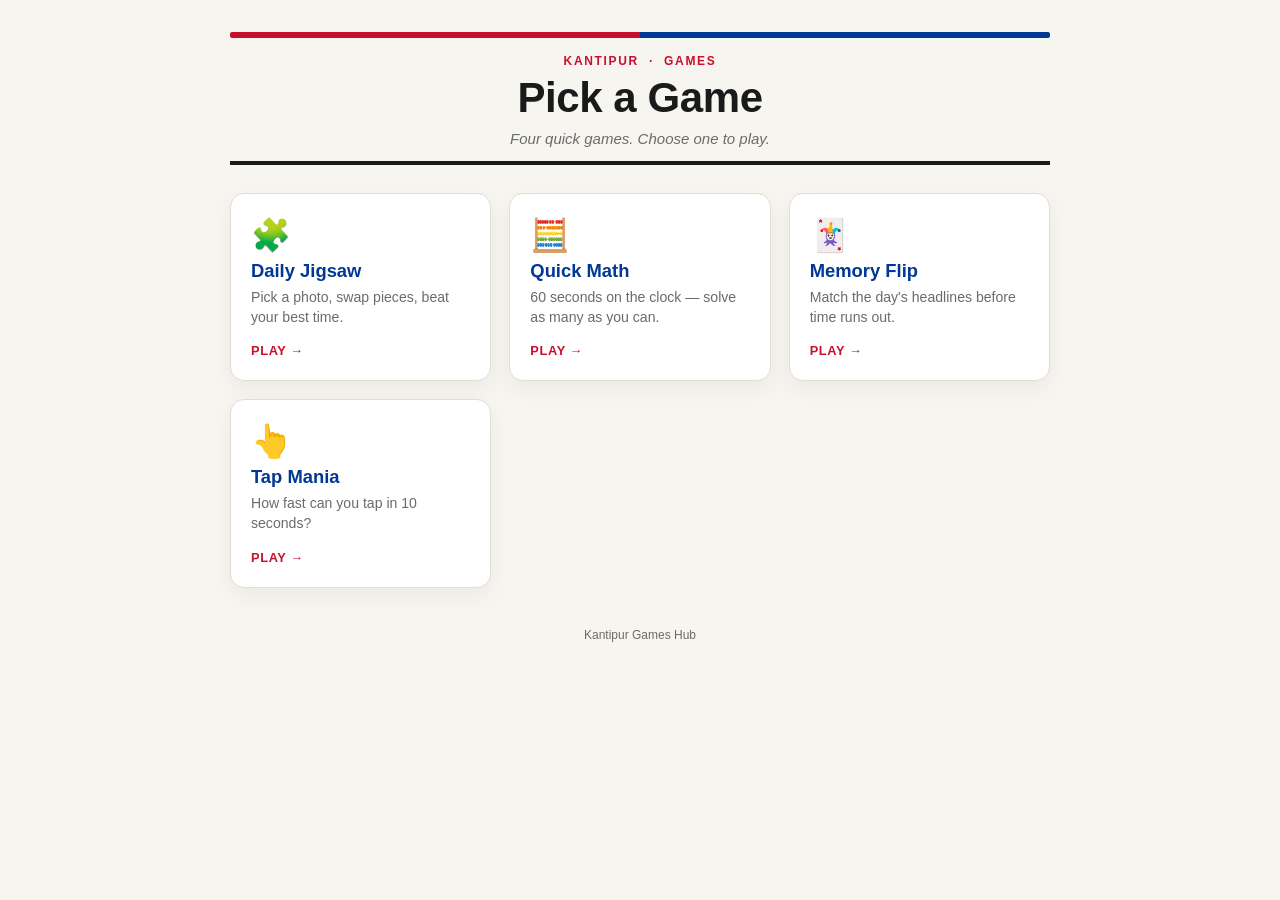
==== index.html @ 5b7e156c "eKantipur Games" ====
<!DOCTYPE html>
<html lang="en">
<head>
<meta charset="UTF-8">
<meta name="viewport" content="width=device-width, initial-scale=1.0">
<title>Kantipur Games</title>
<style>
  :root{
    --bg:#f7f5ef;
    --card:#ffffff;
    --crimson:#C8102E;
    --blue:#003893;
    --ink:#1a1a1a;
    --ink-soft:#6b6b6b;
    --border:#e2ddd0;
  }
  *{box-sizing:border-box;margin:0;padding:0}
  body{
    background:var(--bg);
    color:var(--ink);
    font-family:"Segoe UI",Arial,sans-serif;
    min-height:100vh;
    padding:32px 16px 60px;
  }
  .wrap{max-width:820px;margin:0 auto}
  header{
    text-align:center;
    border-bottom:4px solid var(--ink);
    padding-bottom:14px;
    margin-bottom:28px;
  }
  .flagbar{
    height:6px;
    background:linear-gradient(90deg, var(--crimson) 0 50%, var(--blue) 50% 100%);
    margin-bottom:16px;
    border-radius:2px;
  }
  .kicker{
    font-size:12px;
    letter-spacing:.14em;
    color:var(--crimson);
    font-weight:700;
    margin-bottom:6px;
    text-transform:uppercase;
  }
  h1{
    font-size:clamp(28px,6vw,42px);
    letter-spacing:-.01em;
    color:var(--ink);
  }
  .subhead{
    color:var(--ink-soft);
    font-size:15px;
    margin-top:8px;
    font-style:italic;
  }
  .grid{
    display:grid;
    grid-template-columns:repeat(auto-fit,minmax(220px,1fr));
    gap:18px;
  }
  .game-card{
    background:var(--card);
    border:1px solid var(--border);
    border-radius:14px;
    padding:22px 20px;
    text-decoration:none;
    color:var(--ink);
    display:flex;
    flex-direction:column;
    gap:6px;
    box-shadow:0 8px 24px rgba(0,0,0,.05);
    transition:transform .15s ease, box-shadow .15s ease, border-color .15s ease;
  }
  .game-card:hover{
    transform:translateY(-3px);
    box-shadow:0 14px 34px rgba(0,0,0,.1);
    border-color:var(--crimson);
  }
  .emoji{font-size:2rem}
  .game-title{font-size:1.15rem;font-weight:700;color:var(--blue)}
  .game-desc{font-size:.88rem;color:var(--ink-soft);line-height:1.4}
  .play{
    margin-top:10px;
    font-size:.8rem;
    font-weight:700;
    letter-spacing:.05em;
    color:var(--crimson);
    text-transform:uppercase;
  }
  footer{
    text-align:center;
    margin-top:40px;
    font-size:12px;
    color:var(--ink-soft);
  }
</style>
</head>
<body>
<div class="wrap">
  <header>
    <div class="flagbar"></div>
    <div class="kicker">Kantipur &nbsp;·&nbsp; Games</div>
    <h1>Pick a Game</h1>
    <div class="subhead">Four quick games. Choose one to play.</div>
  </header>

  <div class="grid">
    <a class="game-card" href="games/Jigsaw%20Puzzle/index.html">
      <div class="emoji">🧩</div>
      <div class="game-title">Daily Jigsaw</div>
      <div class="game-desc">Pick a photo, swap pieces, beat your best time.</div>
      <div class="play">Play →</div>
    </a>

    <a class="game-card" href="games/Math%20mania/index.html">
      <div class="emoji">🧮</div>
      <div class="game-title">Quick Math</div>
      <div class="game-desc">60 seconds on the clock — solve as many as you can.</div>
      <div class="play">Play →</div>
    </a>

    <a class="game-card" href="games/Memory%20Flip/index.html">
      <div class="emoji">🃏</div>
      <div class="game-title">Memory Flip</div>
      <div class="game-desc">Match the day's headlines before time runs out.</div>
      <div class="play">Play →</div>
    </a>

    <a class="game-card" href="games/Tap%20Mania/index.html">
      <div class="emoji">👆</div>
      <div class="game-title">Tap Mania</div>
      <div class="game-desc">How fast can you tap in 10 seconds?</div>
      <div class="play">Play →</div>
    </a>
  </div>

  <footer>Kantipur Games Hub</footer>
</div>
</body>
</html>
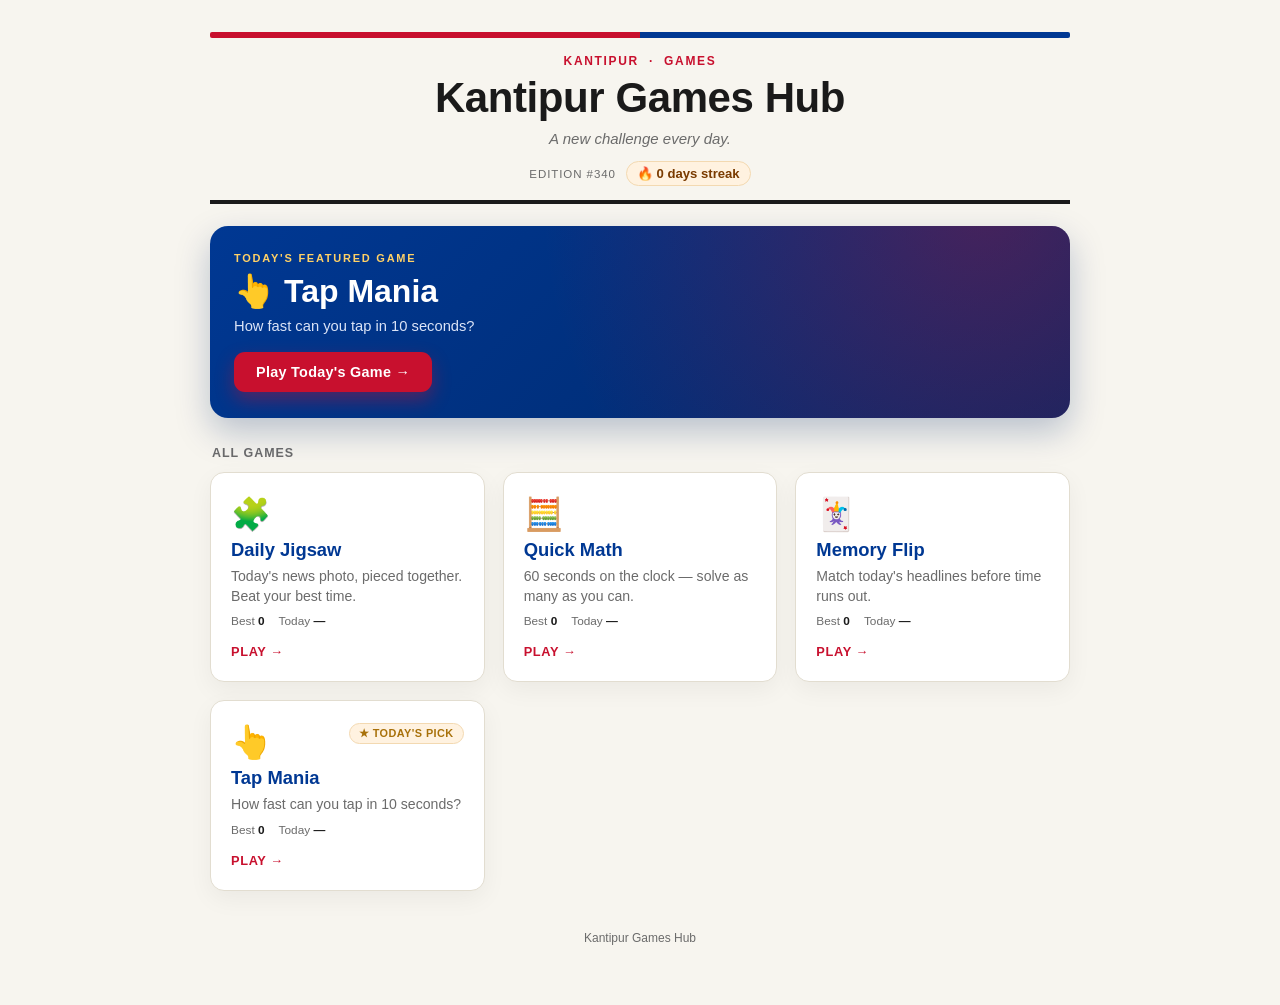
==== commit a87c6c02: "extra features added" ====
--- a/index.html
+++ b/index.html
@@ -4,6 +4,7 @@
 <meta charset="UTF-8">
 <meta name="viewport" content="width=device-width, initial-scale=1.0">
 <title>Kantipur Games</title>
+<link rel="stylesheet" href="assets/hub-core.css">
 <style>
   :root{
     --bg:#f7f5ef;
@@ -22,12 +23,12 @@
     min-height:100vh;
     padding:32px 16px 60px;
   }
-  .wrap{max-width:820px;margin:0 auto}
+  .wrap{max-width:860px;margin:0 auto}
   header{
     text-align:center;
     border-bottom:4px solid var(--ink);
     padding-bottom:14px;
-    margin-bottom:28px;
+    margin-bottom:22px;
   }
   .flagbar{
     height:6px;
@@ -54,6 +55,81 @@
     margin-top:8px;
     font-style:italic;
   }
+
+  .top-row{
+    display:flex;
+    align-items:center;
+    justify-content:center;
+    gap:10px;
+    flex-wrap:wrap;
+    margin-top:14px;
+  }
+
+  /* ---- Featured game hero ---- */
+  .hero{
+    background:linear-gradient(135deg, var(--blue), #002869);
+    color:#fff;
+    border-radius:18px;
+    padding:26px 24px;
+    margin-bottom:28px;
+    position:relative;
+    overflow:hidden;
+    box-shadow:0 14px 34px rgba(0,40,105,.25);
+  }
+  .hero::after{
+    content:"";
+    position:absolute; inset:0;
+    background:radial-gradient(circle at 90% -10%, rgba(200,16,46,.35), transparent 55%);
+    pointer-events:none;
+  }
+  .hero-kicker{
+    font-size:11px;
+    letter-spacing:.16em;
+    text-transform:uppercase;
+    color:#ffd166;
+    font-weight:800;
+    margin-bottom:8px;
+  }
+  .hero-title{
+    font-size:clamp(22px,5vw,32px);
+    font-weight:800;
+    display:flex;
+    align-items:center;
+    gap:10px;
+  }
+  .hero-desc{
+    margin-top:8px;
+    font-size:.92rem;
+    color:#dbe4f7;
+    max-width:520px;
+  }
+  .hero-cta{
+    display:inline-flex;
+    align-items:center;
+    gap:8px;
+    margin-top:18px;
+    background:var(--crimson);
+    color:#fff;
+    text-decoration:none;
+    font-weight:800;
+    font-size:.9rem;
+    letter-spacing:.02em;
+    padding:12px 22px;
+    border-radius:11px;
+    box-shadow:0 8px 18px rgba(200,16,46,.4);
+    transition:transform .15s ease;
+  }
+  .hero-cta:hover{ transform:translateY(-2px); }
+
+  .section-label{
+    font-size:.78rem;
+    font-weight:700;
+    letter-spacing:.08em;
+    text-transform:uppercase;
+    color:var(--ink-soft);
+    margin:6px 2px 12px;
+  }
+
   .grid{
     display:grid;
     grid-template-columns:repeat(auto-fit,minmax(220px,1fr));
@@ -71,15 +147,30 @@
     gap:6px;
     box-shadow:0 8px 24px rgba(0,0,0,.05);
     transition:transform .15s ease, box-shadow .15s ease, border-color .15s ease;
+    position:relative;
   }
   .game-card:hover{
     transform:translateY(-3px);
     box-shadow:0 14px 34px rgba(0,0,0,.1);
     border-color:var(--crimson);
   }
+  .card-top-row{
+    display:flex;
+    align-items:flex-start;
+    justify-content:space-between;
+    gap:8px;
+  }
   .emoji{font-size:2rem}
   .game-title{font-size:1.15rem;font-weight:700;color:var(--blue)}
   .game-desc{font-size:.88rem;color:var(--ink-soft);line-height:1.4}
+  .card-stats{
+    display:flex;
+    gap:14px;
+    font-size:.74rem;
+    color:var(--ink-soft);
+    margin-top:2px;
+  }
+  .card-stats b{ color:var(--ink); }
   .play{
     margin-top:10px;
     font-size:.8rem;
@@ -101,41 +192,81 @@
   <header>
     <div class="flagbar"></div>
     <div class="kicker">Kantipur &nbsp;·&nbsp; Games</div>
-    <h1>Pick a Game</h1>
-    <div class="subhead">Four quick games. Choose one to play.</div>
+    <h1>Kantipur Games Hub</h1>
+    <div class="subhead">A new challenge every day.</div>
+    <div class="top-row">
+      <span class="kg-edition" id="edition-label">Edition —</span>
+      <span class="kg-streak" id="streak-badge">🔥 0 day streak</span>
+    </div>
   </header>
 
-  <div class="grid">
-    <a class="game-card" href="games/Jigsaw%20Puzzle/index.html">
-      <div class="emoji">🧩</div>
-      <div class="game-title">Daily Jigsaw</div>
-      <div class="game-desc">Pick a photo, swap pieces, beat your best time.</div>
-      <div class="play">Play →</div>
-    </a>
-
-    <a class="game-card" href="games/Math%20mania/index.html">
-      <div class="emoji">🧮</div>
-      <div class="game-title">Quick Math</div>
-      <div class="game-desc">60 seconds on the clock — solve as many as you can.</div>
-      <div class="play">Play →</div>
-    </a>
-
-    <a class="game-card" href="games/Memory%20Flip/index.html">
-      <div class="emoji">🃏</div>
-      <div class="game-title">Memory Flip</div>
-      <div class="game-desc">Match the day's headlines before time runs out.</div>
-      <div class="play">Play →</div>
-    </a>
-
-    <a class="game-card" href="games/Tap%20Mania/index.html">
-      <div class="emoji">👆</div>
-      <div class="game-title">Tap Mania</div>
-      <div class="game-desc">How fast can you tap in 10 seconds?</div>
-      <div class="play">Play →</div>
-    </a>
+  <div class="hero" id="hero">
+    <div class="hero-kicker">Today's Featured Game</div>
+    <div class="hero-title"><span id="hero-emoji">🎮</span><span id="hero-name">Loading…</span></div>
+    <div class="hero-desc" id="hero-desc">Loading today's challenge…</div>
+    <a class="hero-cta" id="hero-cta" href="#">Play Today's Game →</a>
   </div>
+
+  <div class="section-label">All Games</div>
+  <div class="grid" id="game-grid"></div>
 
   <footer>Kantipur Games Hub</footer>
 </div>
+
+<script src="assets/hub-core.js"></script>
+<script>
+(function(){
+  var GAME_DESCRIPTIONS = {
+    jigsaw: "Today's news photo, pieced together. Beat your best time.",
+    quickmath: "60 seconds on the clock — solve as many as you can.",
+    memoryflip: "Match today's headlines before time runs out.",
+    tapmania: "How fast can you tap in 10 seconds?"
+  };
+
+  var streak = KG.getStreak();
+  document.getElementById("streak-badge").textContent =
+    "🔥 " + streak.count + " day" + (streak.count === 1 ? "" : "s") + " streak";
+  document.getElementById("edition-label").textContent = "Edition #" + KG.editionNumber();
+
+  var featured = KG.featuredGame();
+  document.getElementById("hero-emoji").textContent = featured.emoji;
+  document.getElementById("hero-name").textContent = featured.title;
+  document.getElementById("hero-desc").textContent = GAME_DESCRIPTIONS[featured.id] +
+    (KG.playedToday(featured.id) ? " You've already played today — go again to beat your score!" : "");
+  document.getElementById("hero-cta").href = featured.url;
+  document.getElementById("hero-cta").textContent =
+    (KG.playedToday(featured.id) ? "Play Again →" : "Play Today's Game →");
+
+  var gridEl = document.getElementById("game-grid");
+  KG.GAMES.forEach(function(id){
+    var meta = KG.GAME_META[id];
+    var best = KG.getBest(id);
+    var today = KG.getTodayScore(id);
+    var isFeatured = id === featured.id;
+
+    var a = document.createElement("a");
+    a.className = "game-card";
+    a.href = meta.url;
+
+    var playedTag = KG.playedToday(id) ? '<span class="kg-today-tag">✓ Played today</span>' : "";
+    var featuredTag = isFeatured ? '<span class="kg-today-tag" style="color:#a8710a;background:#fff2e0;border-color:#f3d9b1;">★ Today\'s pick</span>' : "";
+
+    a.innerHTML =
+      '<div class="card-top-row">' +
+        '<div class="emoji">' + meta.emoji + '</div>' +
+        (playedTag || featuredTag) +
+      '</div>' +
+      '<div class="game-title">' + meta.title + '</div>' +
+      '<div class="game-desc">' + GAME_DESCRIPTIONS[id] + '</div>' +
+      '<div class="card-stats">' +
+        '<span>Best <b>' + best + '</b></span>' +
+        '<span>Today <b>' + (today === null ? "—" : today) + '</b></span>' +
+      '</div>' +
+      '<div class="play">Play →</div>';
+
+    gridEl.appendChild(a);
+  });
+})();
+</script>
 </body>
 </html>
--- a/assets/hub-core.css
+++ b/assets/hub-core.css
@@ -0,0 +1,81 @@
+.kg-streak {
+  display: inline-flex;
+  align-items: center;
+  gap: 4px;
+  font-size: .82rem;
+  font-weight: 700;
+  color: #7a3b00;
+  background: #fff2e0;
+  border: 1px solid #f3d9b1;
+  padding: 4px 10px;
+  border-radius: 999px;
+}
+
+.kg-edition {
+  font-size: .72rem;
+  letter-spacing: .08em;
+  text-transform: uppercase;
+  color: #6b6b6b;
+}
+
+.kg-share-btn {
+  display: inline-flex;
+  align-items: center;
+  gap: 6px;
+  background: #003893;
+  color: #fff;
+  border: none;
+  padding: 10px 18px;
+  border-radius: 10px;
+  font-size: .85rem;
+  font-weight: 700;
+  cursor: pointer;
+  transition: transform .12s ease, opacity .12s ease;
+}
+.kg-share-btn:hover { transform: translateY(-1px); opacity: .92; }
+.kg-share-btn:active { transform: translateY(0); }
+
+.kg-result-actions {
+  display: flex;
+  gap: 10px;
+  flex-wrap: wrap;
+  justify-content: center;
+  margin-top: 14px;
+}
+
+.kg-today-tag {
+  display: inline-flex;
+  align-items: center;
+  gap: 4px;
+  font-size: .68rem;
+  font-weight: 700;
+  letter-spacing: .04em;
+  text-transform: uppercase;
+  color: #0a7a3d;
+  background: #e6f6ec;
+  border: 1px solid #bfe8cf;
+  border-radius: 999px;
+  padding: 3px 9px;
+}
+
+.kg-challenge-tag {
+  display: inline-flex;
+  align-items: center;
+  gap: 4px;
+  font-size: .78rem;
+  font-weight: 700;
+  color: #003893;
+  background: #eaf0fb;
+  border: 1px solid #cbdaf3;
+  border-radius: 999px;
+  padding: 4px 10px;
+}
+
+.kg-newbest-pop {
+  display: inline-block;
+  margin-top: 8px;
+  font-size: .8rem;
+  font-weight: 800;
+  letter-spacing: .04em;
+  color: #a8710a;
+}
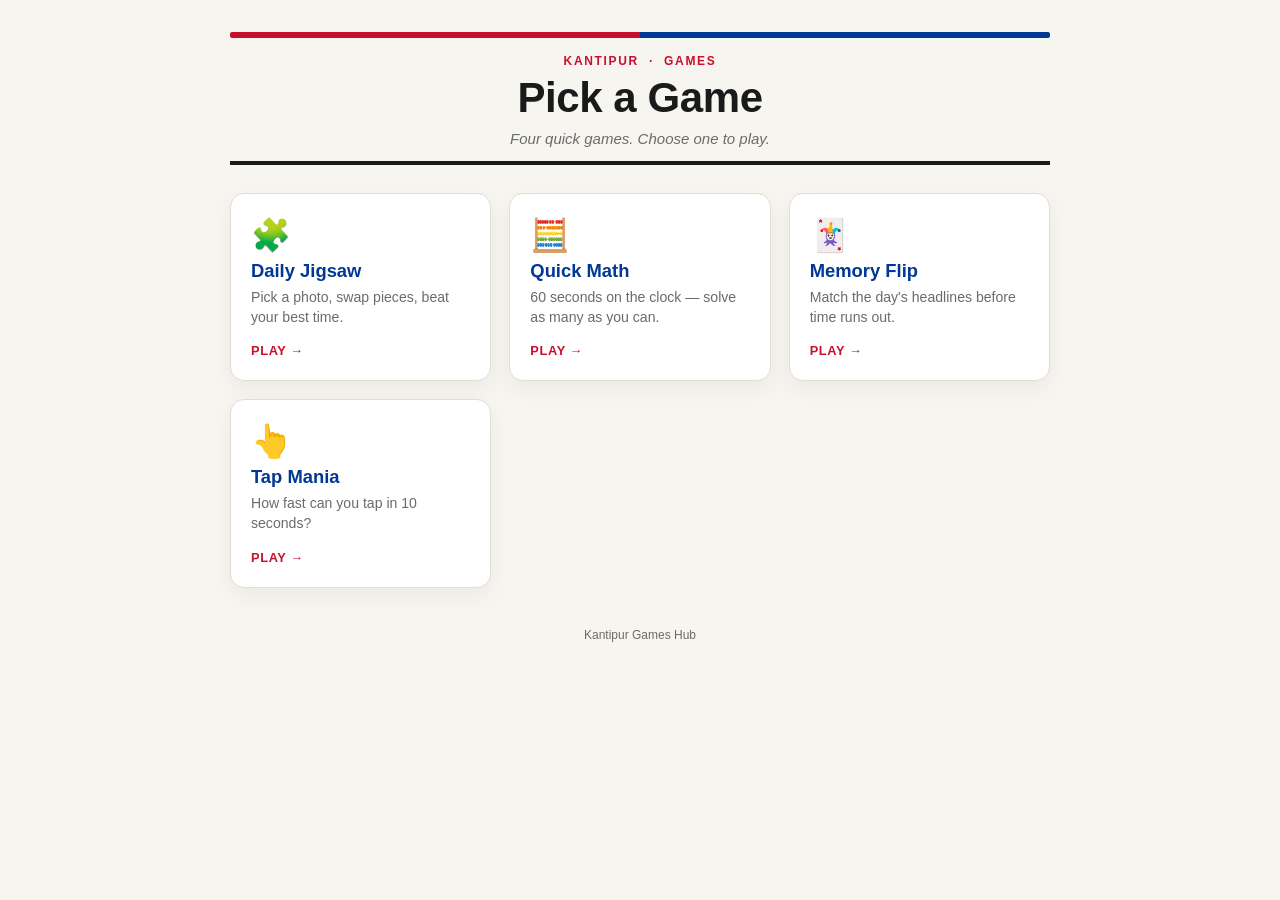
==== commit 8b1c10b0: "readd and edit" ====
--- a/index.html
+++ b/index.html
@@ -4,7 +4,6 @@
 <meta charset="UTF-8">
 <meta name="viewport" content="width=device-width, initial-scale=1.0">
 <title>Kantipur Games</title>
-<link rel="stylesheet" href="assets/hub-core.css">
 <style>
   :root{
     --bg:#f7f5ef;
@@ -23,12 +22,12 @@
     min-height:100vh;
     padding:32px 16px 60px;
   }
-  .wrap{max-width:860px;margin:0 auto}
+  .wrap{max-width:820px;margin:0 auto}
   header{
     text-align:center;
     border-bottom:4px solid var(--ink);
     padding-bottom:14px;
-    margin-bottom:22px;
+    margin-bottom:28px;
   }
   .flagbar{
     height:6px;
@@ -55,81 +54,6 @@
     margin-top:8px;
     font-style:italic;
   }
-
-  .top-row{
-    display:flex;
-    align-items:center;
-    justify-content:center;
-    gap:10px;
-    flex-wrap:wrap;
-    margin-top:14px;
-  }
-
-  /* ---- Featured game hero ---- */
-  .hero{
-    background:linear-gradient(135deg, var(--blue), #002869);
-    color:#fff;
-    border-radius:18px;
-    padding:26px 24px;
-    margin-bottom:28px;
-    position:relative;
-    overflow:hidden;
-    box-shadow:0 14px 34px rgba(0,40,105,.25);
-  }
-  .hero::after{
-    content:"";
-    position:absolute; inset:0;
-    background:radial-gradient(circle at 90% -10%, rgba(200,16,46,.35), transparent 55%);
-    pointer-events:none;
-  }
-  .hero-kicker{
-    font-size:11px;
-    letter-spacing:.16em;
-    text-transform:uppercase;
-    color:#ffd166;
-    font-weight:800;
-    margin-bottom:8px;
-  }
-  .hero-title{
-    font-size:clamp(22px,5vw,32px);
-    font-weight:800;
-    display:flex;
-    align-items:center;
-    gap:10px;
-  }
-  .hero-desc{
-    margin-top:8px;
-    font-size:.92rem;
-    color:#dbe4f7;
-    max-width:520px;
-  }
-  .hero-cta{
-    display:inline-flex;
-    align-items:center;
-    gap:8px;
-    margin-top:18px;
-    background:var(--crimson);
-    color:#fff;
-    text-decoration:none;
-    font-weight:800;
-    font-size:.9rem;
-    letter-spacing:.02em;
-    padding:12px 22px;
-    border-radius:11px;
-    box-shadow:0 8px 18px rgba(200,16,46,.4);
-    transition:transform .15s ease;
-  }
-  .hero-cta:hover{ transform:translateY(-2px); }
-
-  .section-label{
-    font-size:.78rem;
-    font-weight:700;
-    letter-spacing:.08em;
-    text-transform:uppercase;
-    color:var(--ink-soft);
-    margin:6px 2px 12px;
-  }
-
   .grid{
     display:grid;
     grid-template-columns:repeat(auto-fit,minmax(220px,1fr));
@@ -147,30 +71,15 @@
     gap:6px;
     box-shadow:0 8px 24px rgba(0,0,0,.05);
     transition:transform .15s ease, box-shadow .15s ease, border-color .15s ease;
-    position:relative;
   }
   .game-card:hover{
     transform:translateY(-3px);
     box-shadow:0 14px 34px rgba(0,0,0,.1);
     border-color:var(--crimson);
   }
-  .card-top-row{
-    display:flex;
-    align-items:flex-start;
-    justify-content:space-between;
-    gap:8px;
-  }
   .emoji{font-size:2rem}
   .game-title{font-size:1.15rem;font-weight:700;color:var(--blue)}
   .game-desc{font-size:.88rem;color:var(--ink-soft);line-height:1.4}
-  .card-stats{
-    display:flex;
-    gap:14px;
-    font-size:.74rem;
-    color:var(--ink-soft);
-    margin-top:2px;
-  }
-  .card-stats b{ color:var(--ink); }
   .play{
     margin-top:10px;
     font-size:.8rem;
@@ -192,81 +101,41 @@
   <header>
     <div class="flagbar"></div>
     <div class="kicker">Kantipur &nbsp;·&nbsp; Games</div>
-    <h1>Kantipur Games Hub</h1>
-    <div class="subhead">A new challenge every day.</div>
-    <div class="top-row">
-      <span class="kg-edition" id="edition-label">Edition —</span>
-      <span class="kg-streak" id="streak-badge">🔥 0 day streak</span>
-    </div>
+    <h1>Pick a Game</h1>
+    <div class="subhead">Four quick games. Choose one to play.</div>
   </header>
 
-  <div class="hero" id="hero">
-    <div class="hero-kicker">Today's Featured Game</div>
-    <div class="hero-title"><span id="hero-emoji">🎮</span><span id="hero-name">Loading…</span></div>
-    <div class="hero-desc" id="hero-desc">Loading today's challenge…</div>
-    <a class="hero-cta" id="hero-cta" href="#">Play Today's Game →</a>
+  <div class="grid">
+    <a class="game-card" href="games/Jigsaw%20Puzzle/index.html">
+      <div class="emoji">🧩</div>
+      <div class="game-title">Daily Jigsaw</div>
+      <div class="game-desc">Pick a photo, swap pieces, beat your best time.</div>
+      <div class="play">Play →</div>
+    </a>
+
+    <a class="game-card" href="games/Math%20mania/index.html">
+      <div class="emoji">🧮</div>
+      <div class="game-title">Quick Math</div>
+      <div class="game-desc">60 seconds on the clock — solve as many as you can.</div>
+      <div class="play">Play →</div>
+    </a>
+
+    <a class="game-card" href="games/Memory%20Flip/index.html">
+      <div class="emoji">🃏</div>
+      <div class="game-title">Memory Flip</div>
+      <div class="game-desc">Match the day's headlines before time runs out.</div>
+      <div class="play">Play →</div>
+    </a>
+
+    <a class="game-card" href="games/Tap%20Mania/index.html">
+      <div class="emoji">👆</div>
+      <div class="game-title">Tap Mania</div>
+      <div class="game-desc">How fast can you tap in 10 seconds?</div>
+      <div class="play">Play →</div>
+    </a>
   </div>
-
-  <div class="section-label">All Games</div>
-  <div class="grid" id="game-grid"></div>
 
   <footer>Kantipur Games Hub</footer>
 </div>
-
-<script src="assets/hub-core.js"></script>
-<script>
-(function(){
-  var GAME_DESCRIPTIONS = {
-    jigsaw: "Today's news photo, pieced together. Beat your best time.",
-    quickmath: "60 seconds on the clock — solve as many as you can.",
-    memoryflip: "Match today's headlines before time runs out.",
-    tapmania: "How fast can you tap in 10 seconds?"
-  };
-
-  var streak = KG.getStreak();
-  document.getElementById("streak-badge").textContent =
-    "🔥 " + streak.count + " day" + (streak.count === 1 ? "" : "s") + " streak";
-  document.getElementById("edition-label").textContent = "Edition #" + KG.editionNumber();
-
-  var featured = KG.featuredGame();
-  document.getElementById("hero-emoji").textContent = featured.emoji;
-  document.getElementById("hero-name").textContent = featured.title;
-  document.getElementById("hero-desc").textContent = GAME_DESCRIPTIONS[featured.id] +
-    (KG.playedToday(featured.id) ? " You've already played today — go again to beat your score!" : "");
-  document.getElementById("hero-cta").href = featured.url;
-  document.getElementById("hero-cta").textContent =
-    (KG.playedToday(featured.id) ? "Play Again →" : "Play Today's Game →");
-
-  var gridEl = document.getElementById("game-grid");
-  KG.GAMES.forEach(function(id){
-    var meta = KG.GAME_META[id];
-    var best = KG.getBest(id);
-    var today = KG.getTodayScore(id);
-    var isFeatured = id === featured.id;
-
-    var a = document.createElement("a");
-    a.className = "game-card";
-    a.href = meta.url;
-
-    var playedTag = KG.playedToday(id) ? '<span class="kg-today-tag">✓ Played today</span>' : "";
-    var featuredTag = isFeatured ? '<span class="kg-today-tag" style="color:#a8710a;background:#fff2e0;border-color:#f3d9b1;">★ Today\'s pick</span>' : "";
-
-    a.innerHTML =
-      '<div class="card-top-row">' +
-        '<div class="emoji">' + meta.emoji + '</div>' +
-        (playedTag || featuredTag) +
-      '</div>' +
-      '<div class="game-title">' + meta.title + '</div>' +
-      '<div class="game-desc">' + GAME_DESCRIPTIONS[id] + '</div>' +
-      '<div class="card-stats">' +
-        '<span>Best <b>' + best + '</b></span>' +
-        '<span>Today <b>' + (today === null ? "—" : today) + '</b></span>' +
-      '</div>' +
-      '<div class="play">Play →</div>';
-
-    gridEl.appendChild(a);
-  });
-})();
-</script>
 </body>
 </html>
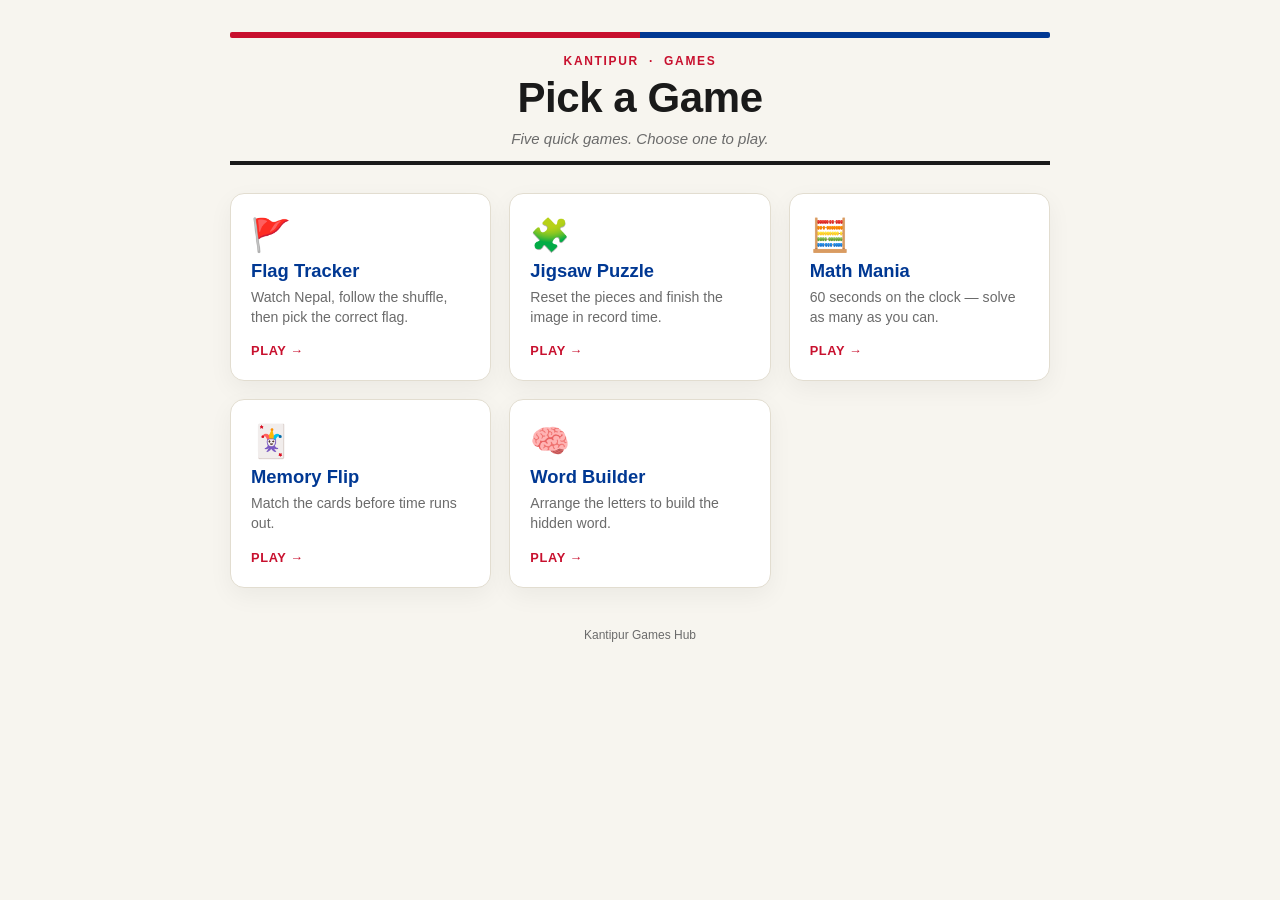
==== commit 2277b2ca: "added and edited games. jigsaw puzzle design edited" ====
--- a/index.html
+++ b/index.html
@@ -102,20 +102,27 @@
     <div class="flagbar"></div>
     <div class="kicker">Kantipur &nbsp;·&nbsp; Games</div>
     <h1>Pick a Game</h1>
-    <div class="subhead">Four quick games. Choose one to play.</div>
+    <div class="subhead">Five quick games. Choose one to play.</div>
   </header>
 
   <div class="grid">
+    <a class="game-card" href="games/Flag%20Tracker/index.html">
+      <div class="emoji">🚩</div>
+      <div class="game-title">Flag Tracker</div>
+      <div class="game-desc">Watch Nepal, follow the shuffle, then pick the correct flag.</div>
+      <div class="play">Play →</div>
+    </a>
+
     <a class="game-card" href="games/Jigsaw%20Puzzle/index.html">
       <div class="emoji">🧩</div>
-      <div class="game-title">Daily Jigsaw</div>
-      <div class="game-desc">Pick a photo, swap pieces, beat your best time.</div>
+      <div class="game-title">Jigsaw Puzzle</div>
+      <div class="game-desc">Reset the pieces and finish the image in record time.</div>
       <div class="play">Play →</div>
     </a>
 
     <a class="game-card" href="games/Math%20mania/index.html">
       <div class="emoji">🧮</div>
-      <div class="game-title">Quick Math</div>
+      <div class="game-title">Math Mania</div>
       <div class="game-desc">60 seconds on the clock — solve as many as you can.</div>
       <div class="play">Play →</div>
     </a>
@@ -123,14 +130,14 @@
     <a class="game-card" href="games/Memory%20Flip/index.html">
       <div class="emoji">🃏</div>
       <div class="game-title">Memory Flip</div>
-      <div class="game-desc">Match the day's headlines before time runs out.</div>
+      <div class="game-desc">Match the cards before time runs out.</div>
       <div class="play">Play →</div>
     </a>
 
-    <a class="game-card" href="games/Tap%20Mania/index.html">
-      <div class="emoji">👆</div>
-      <div class="game-title">Tap Mania</div>
-      <div class="game-desc">How fast can you tap in 10 seconds?</div>
+    <a class="game-card" href="games/Word%20builder/index.html">
+      <div class="emoji">🧠</div>
+      <div class="game-title">Word Builder</div>
+      <div class="game-desc">Arrange the letters to build the hidden word.</div>
       <div class="play">Play →</div>
     </a>
   </div>
@@ -138,4 +145,4 @@
   <footer>Kantipur Games Hub</footer>
 </div>
 </body>
-</html>
+</html>
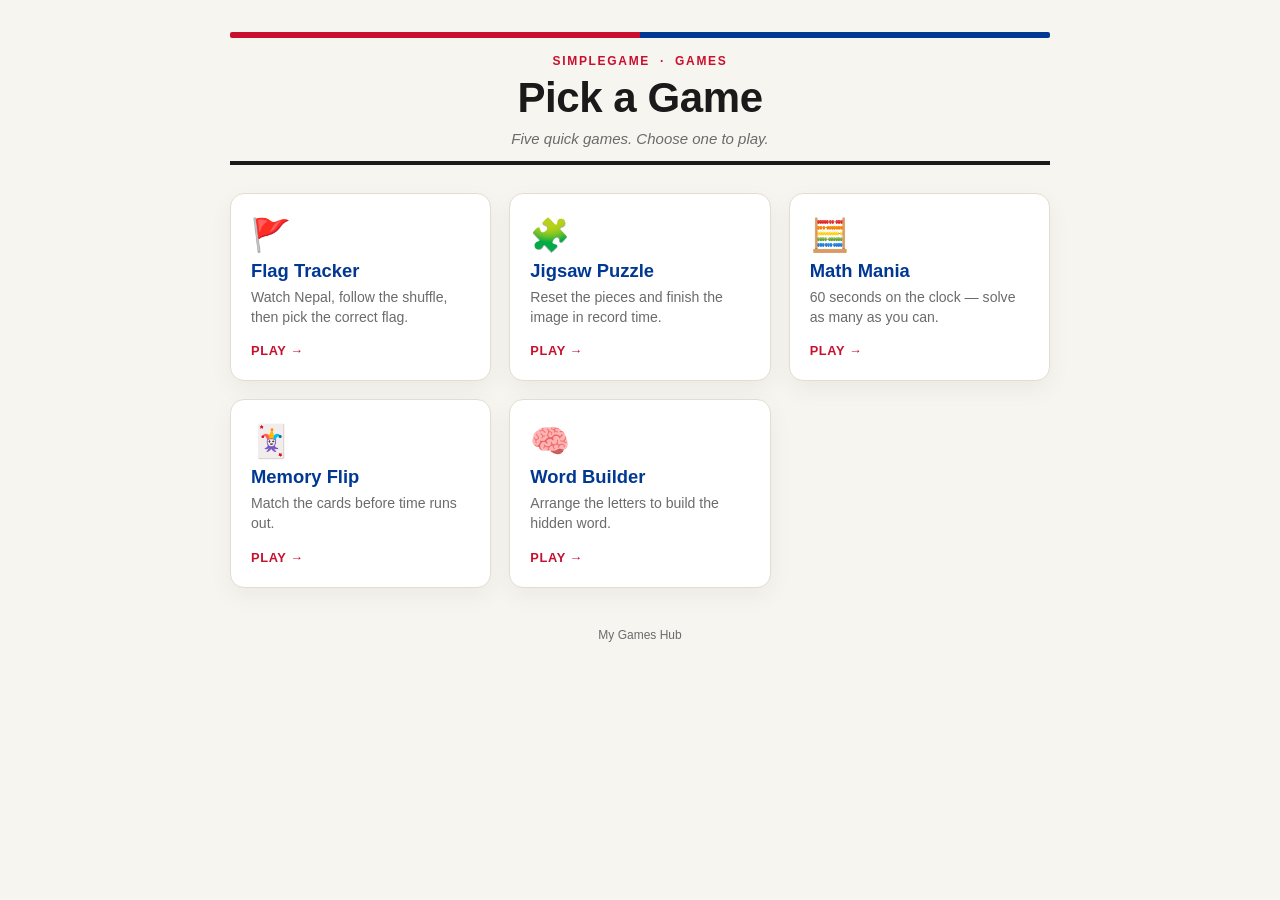
==== commit fb2d3dec: "name change" ====
--- a/index.html
+++ b/index.html
@@ -3,7 +3,7 @@
 <head>
 <meta charset="UTF-8">
 <meta name="viewport" content="width=device-width, initial-scale=1.0">
-<title>Kantipur Games</title>
+<title>Simple Games</title>
 <style>
   :root{
     --bg:#f7f5ef;
@@ -100,7 +100,7 @@
 <div class="wrap">
   <header>
     <div class="flagbar"></div>
-    <div class="kicker">Kantipur &nbsp;·&nbsp; Games</div>
+    <div class="kicker">SimpleGame &nbsp;·&nbsp; Games</div>
     <h1>Pick a Game</h1>
     <div class="subhead">Five quick games. Choose one to play.</div>
   </header>
@@ -142,7 +142,7 @@
     </a>
   </div>
 
-  <footer>Kantipur Games Hub</footer>
+  <footer>My Games Hub</footer>
 </div>
 </body>
 </html>
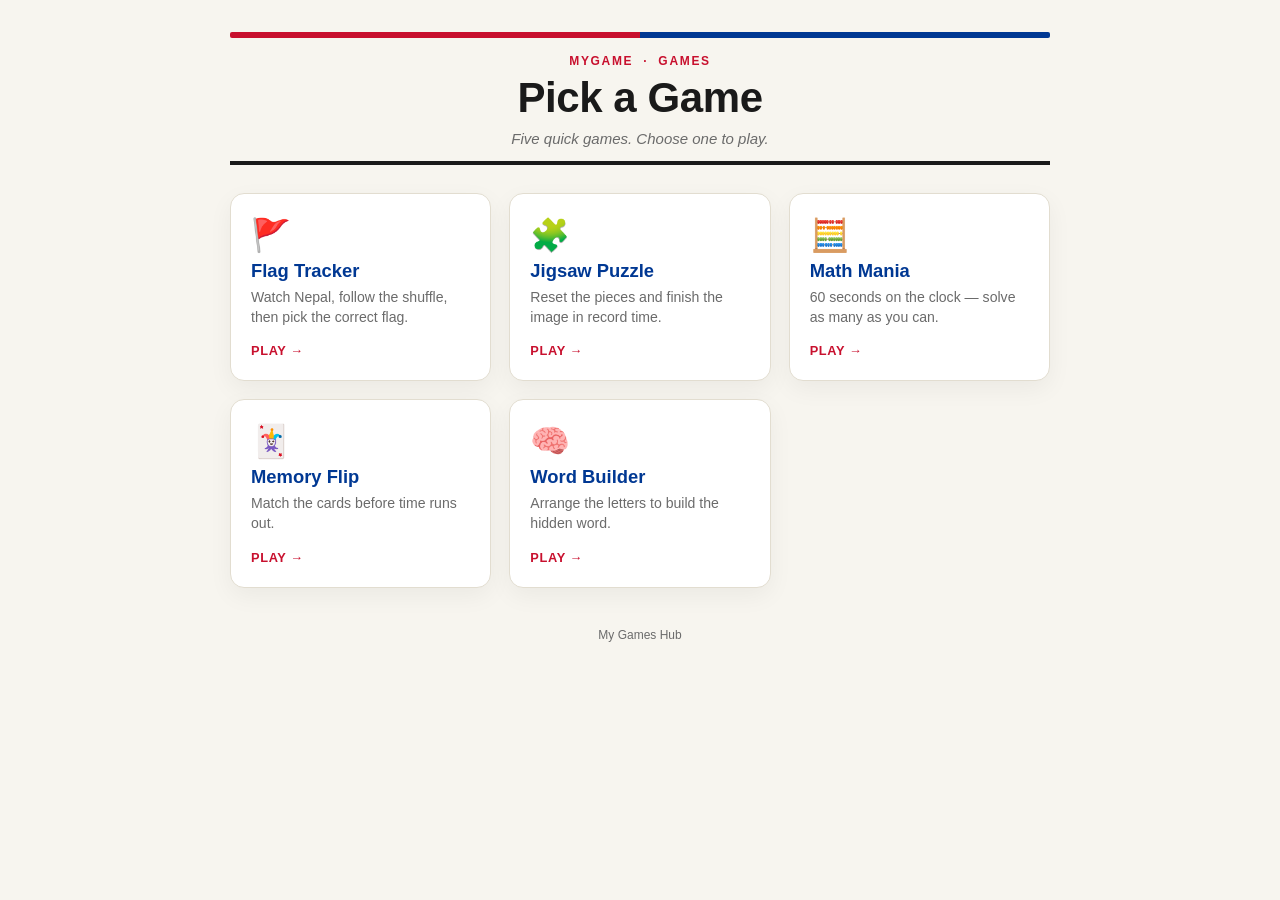
==== commit 1df22492: "Name changes" ====
--- a/index.html
+++ b/index.html
@@ -3,7 +3,7 @@
 <head>
 <meta charset="UTF-8">
 <meta name="viewport" content="width=device-width, initial-scale=1.0">
-<title>Simple Games</title>
+<title>My Games</title>
 <style>
   :root{
     --bg:#f7f5ef;
@@ -100,7 +100,7 @@
 <div class="wrap">
   <header>
     <div class="flagbar"></div>
-    <div class="kicker">SimpleGame &nbsp;·&nbsp; Games</div>
+    <div class="kicker">MyGame &nbsp;·&nbsp; Games</div>
     <h1>Pick a Game</h1>
     <div class="subhead">Five quick games. Choose one to play.</div>
   </header>
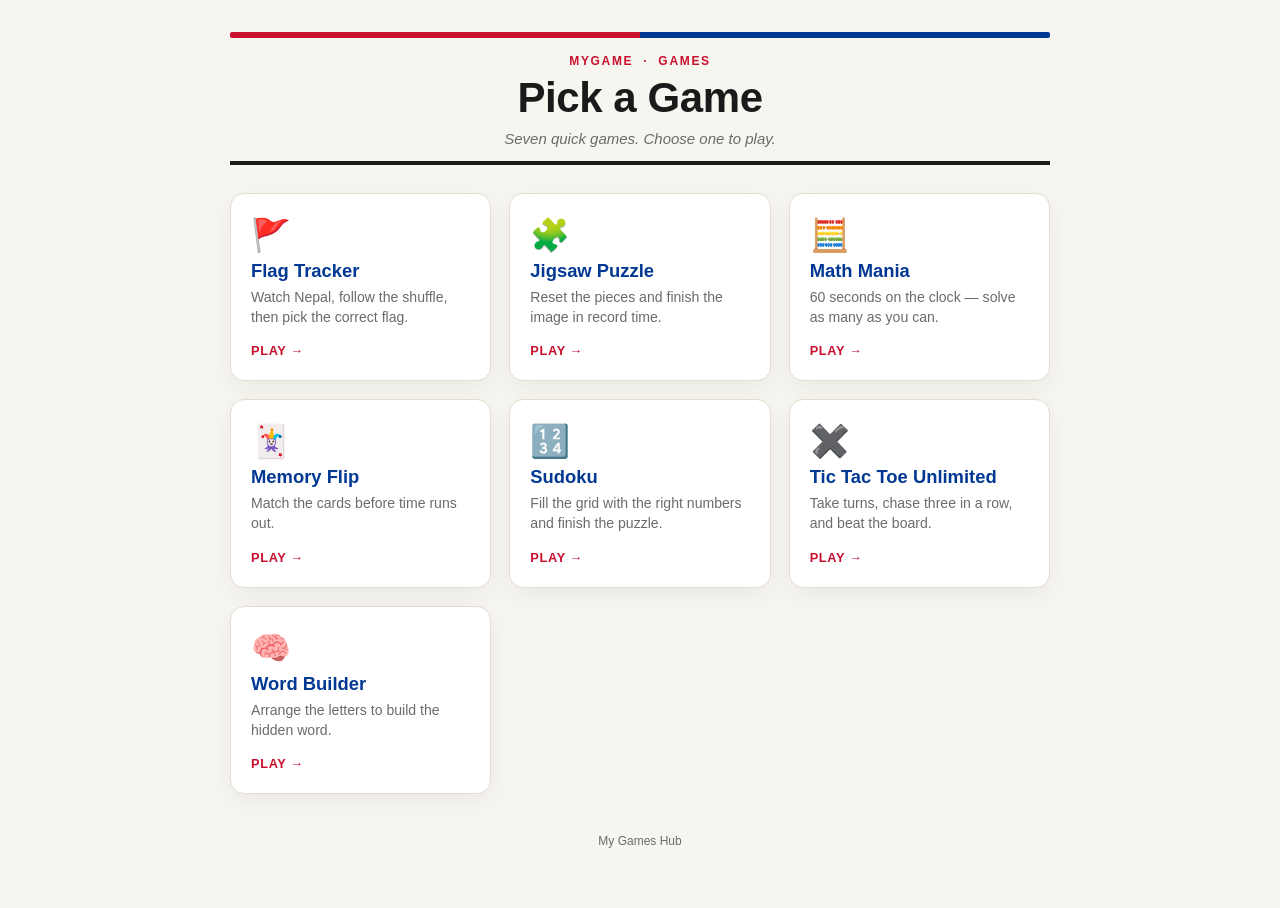
==== commit 5fb04c22: "games added, tic tac toe and sudoku" ====
--- a/index.html
+++ b/index.html
@@ -102,7 +102,7 @@
     <div class="flagbar"></div>
     <div class="kicker">MyGame &nbsp;·&nbsp; Games</div>
     <h1>Pick a Game</h1>
-    <div class="subhead">Five quick games. Choose one to play.</div>
+    <div class="subhead">Seven quick games. Choose one to play.</div>
   </header>
 
   <div class="grid">
@@ -134,6 +134,20 @@
       <div class="play">Play →</div>
     </a>
 
+    <a class="game-card" href="games/Sudoku/index.html">
+      <div class="emoji">🔢</div>
+      <div class="game-title">Sudoku</div>
+      <div class="game-desc">Fill the grid with the right numbers and finish the puzzle.</div>
+      <div class="play">Play →</div>
+    </a>
+
+    <a class="game-card" href="games/tic%20tac%20toe%20unlimited/index.html">
+      <div class="emoji">✖️</div>
+      <div class="game-title">Tic Tac Toe Unlimited</div>
+      <div class="game-desc">Take turns, chase three in a row, and beat the board.</div>
+      <div class="play">Play →</div>
+    </a>
+
     <a class="game-card" href="games/Word%20builder/index.html">
       <div class="emoji">🧠</div>
       <div class="game-title">Word Builder</div>
